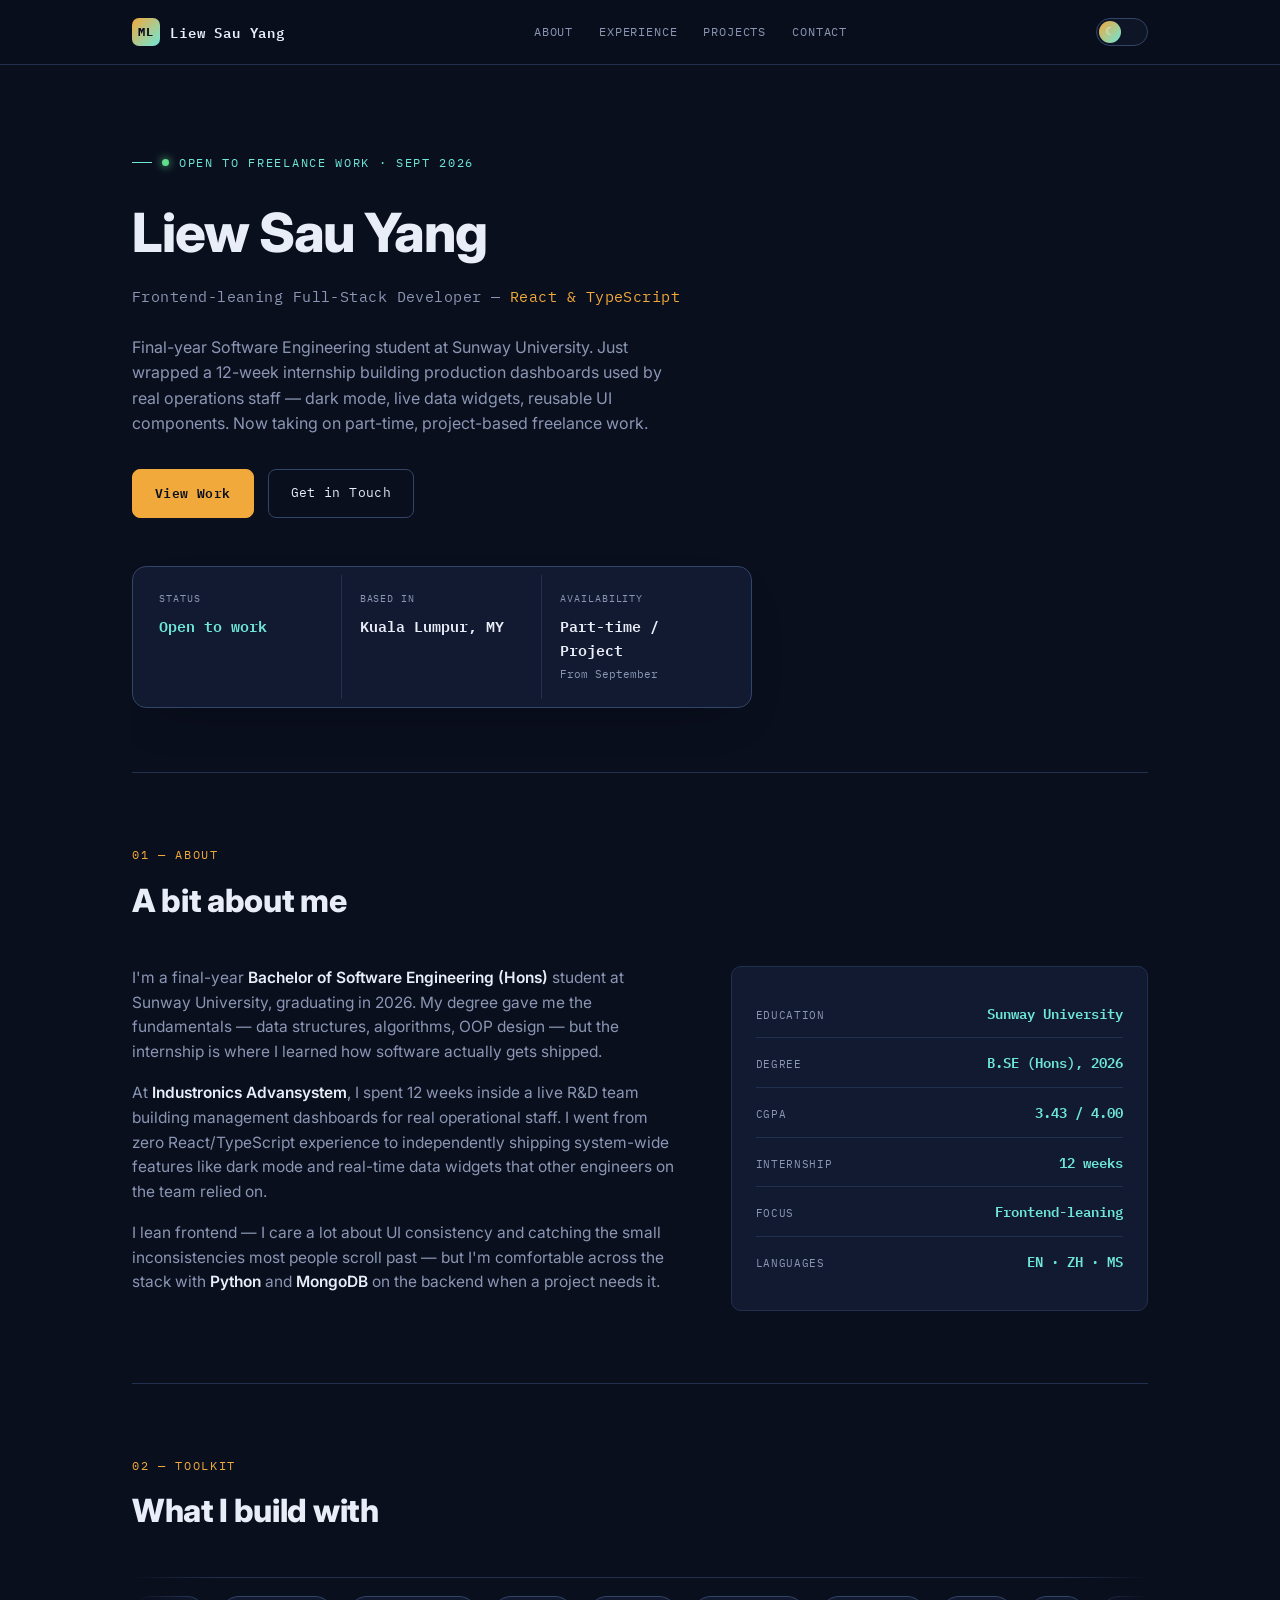
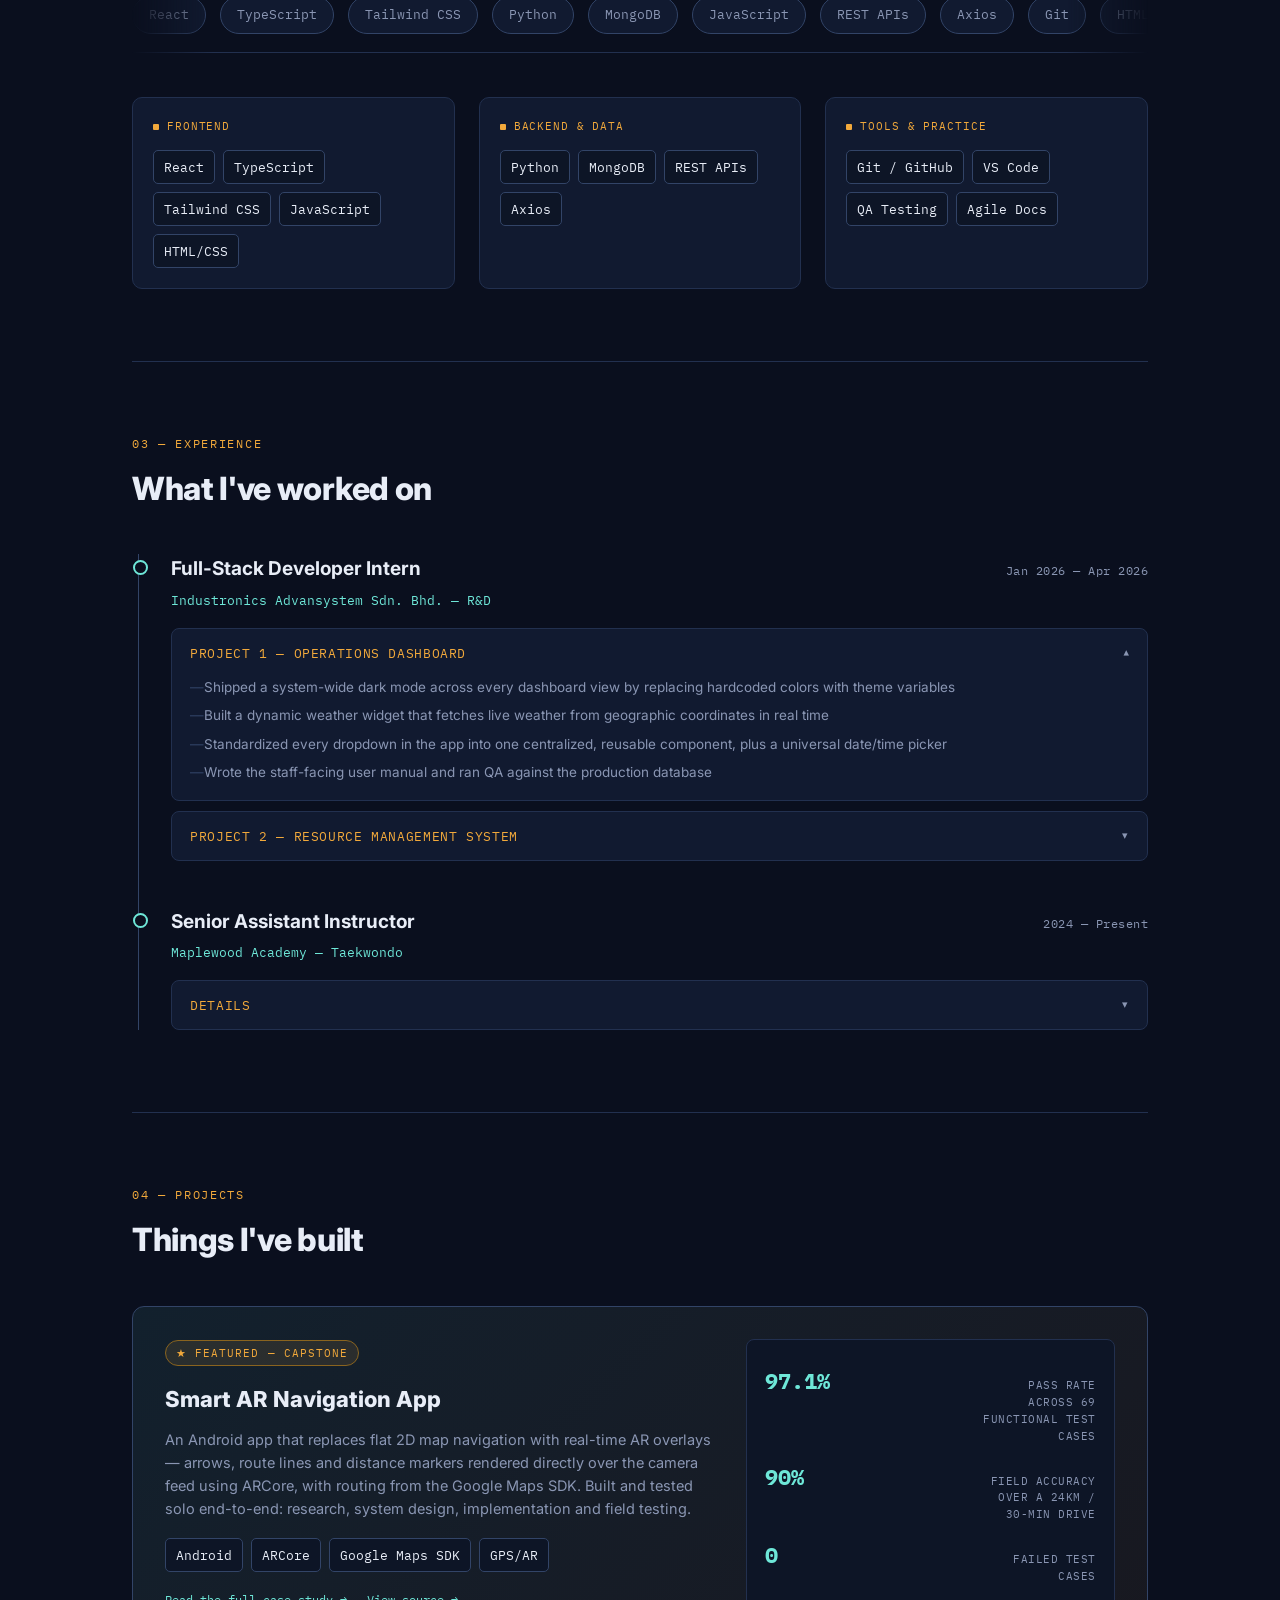
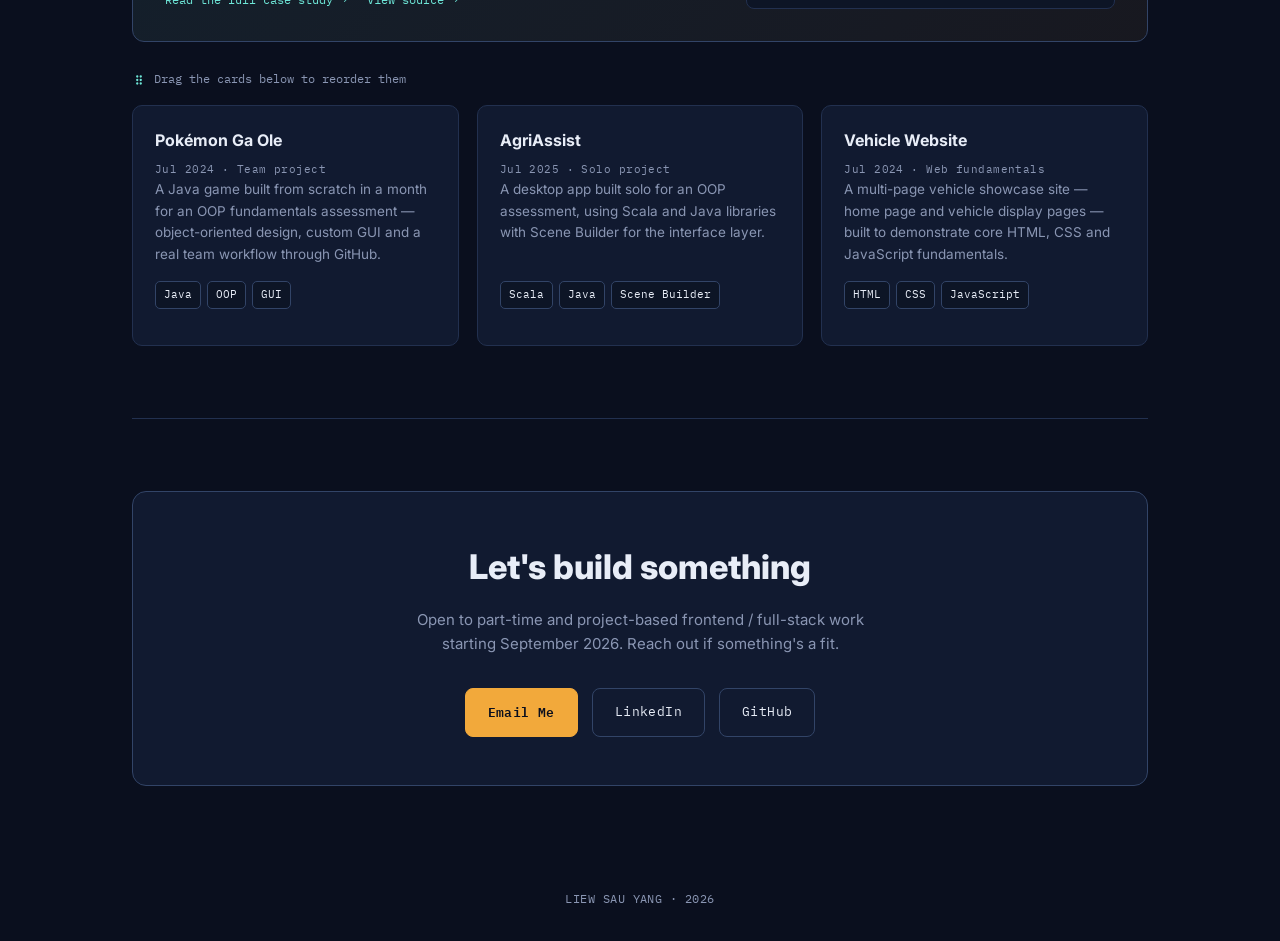
==== index.html @ a854e994 "Add files via upload" ====
<!DOCTYPE html>
<html lang="en">
<head>
<meta charset="UTF-8">
<meta name="viewport" content="width=device-width, initial-scale=1.0">
<title>Liew Sau Yang — Full-Stack Developer</title>
<link rel="preconnect" href="https://fonts.googleapis.com">
<link rel="preconnect" href="https://fonts.gstatic.com" crossorigin>
<link href="https://fonts.googleapis.com/css2?family=IBM+Plex+Mono:wght@400;500;600;700&family=Inter:wght@400;500;600;700;800&display=swap" rel="stylesheet">
<link rel="stylesheet" href="style.css">
</head>
<body data-theme="dark">

<header>
  <nav>
    <div class="logo"><span class="logo-mark">ML</span>Liew Sau Yang</div>
    <div class="navlinks">
      <a href="#about">About</a>
      <a href="#experience">Experience</a>
      <a href="#projects">Projects</a>
      <a href="#contact">Contact</a>
    </div>
    <div class="theme-toggle" id="themeToggle" role="button" aria-label="Toggle light and dark mode">
      <div class="theme-toggle-knob" id="themeKnob">☾</div>
    </div>
  </nav>
</header>

<main class="wrap">

  <!-- HERO -->
  <section class="hero" style="border-top:none;" id="heroSection">
    <div class="hero-glow" id="heroGlow"></div>
    <div class="eyebrow"><span class="pulse"></span>Open to freelance work · Sept 2026</div>
    <h1 class="name">Liew Sau Yang</h1>
    <div class="role-cycle">Frontend-leaning Full-Stack Developer — <span class="cur" id="roleCycle">React &amp; TypeScript</span></div>
    <p class="hero-copy">
      Final-year Software Engineering student at Sunway University. Just wrapped a 12-week internship
      building production dashboards used by real operations staff — dark mode, live data widgets,
      reusable UI components. Now taking on part-time, project-based freelance work.
    </p>
    <div class="btn-row">
      <a href="#projects" class="btn btn-primary">View Work</a>
      <a href="#contact" class="btn btn-ghost">Get in Touch</a>
    </div>

    <div class="status-panel reveal">
      <div class="status-cell">
        <div class="status-k">Status</div>
        <div class="status-v accent">Open to work</div>
      </div>
      <div class="status-cell">
        <div class="status-k">Based in</div>
        <div class="status-v">Kuala Lumpur, MY</div>
      </div>
      <div class="status-cell">
        <div class="status-k">Availability</div>
        <div class="status-v">Part-time / Project<small>From September</small></div>
      </div>
    </div>
  </section>

  <!-- ABOUT -->
  <section id="about">
    <div class="sec-head reveal">
      <div class="sec-tag">01 — About</div>
      <div class="sec-title">A bit about me</div>
    </div>
    <div class="about-grid">
      <div class="about-text reveal">
        <p>I'm a final-year <strong>Bachelor of Software Engineering (Hons)</strong> student at Sunway University,
        graduating in 2026. My degree gave me the fundamentals — data structures, algorithms, OOP design — but the
        internship is where I learned how software actually gets shipped.</p>
        <p>At <strong>Industronics Advansystem</strong>, I spent 12 weeks inside a live R&amp;D team building
        management dashboards for real operational staff. I went from zero React/TypeScript experience to
        independently shipping system-wide features like dark mode and real-time data widgets that other
        engineers on the team relied on.</p>
        <p>I lean frontend — I care a lot about UI consistency and catching the small inconsistencies most people
        scroll past — but I'm comfortable across the stack with <strong>Python</strong> and <strong>MongoDB</strong>
        on the backend when a project needs it.</p>
      </div>
      <div class="stat-panel reveal">
        <div class="stat-row"><span class="stat-k">Education</span><span class="stat-v">Sunway University</span></div>
        <div class="stat-row"><span class="stat-k">Degree</span><span class="stat-v">B.SE (Hons), 2026</span></div>
        <div class="stat-row"><span class="stat-k">CGPA</span><span class="stat-v">3.43 / 4.00</span></div>
        <div class="stat-row"><span class="stat-k">Internship</span><span class="stat-v">12 weeks</span></div>
        <div class="stat-row"><span class="stat-k">Focus</span><span class="stat-v">Frontend-leaning</span></div>
        <div class="stat-row"><span class="stat-k">Languages</span><span class="stat-v">EN · ZH · MS</span></div>
      </div>
    </div>
  </section>

  <!-- SKILLS -->
  <section id="skills">
    <div class="sec-head reveal">
      <div class="sec-tag">02 — Toolkit</div>
      <div class="sec-title">What I build with</div>
    </div>
    <div class="marquee reveal">
      <div class="marquee-track" id="marqueeTrack"></div>
    </div>
    <div class="skill-cols reveal">
      <div class="skill-mod">
        <div class="skill-mod-title">Frontend</div>
        <div class="tag-list">
          <span class="tag">React</span>
          <span class="tag">TypeScript</span>
          <span class="tag">Tailwind CSS</span>
          <span class="tag">JavaScript</span>
          <span class="tag">HTML/CSS</span>
        </div>
      </div>
      <div class="skill-mod">
        <div class="skill-mod-title">Backend &amp; Data</div>
        <div class="tag-list">
          <span class="tag">Python</span>
          <span class="tag">MongoDB</span>
          <span class="tag">REST APIs</span>
          <span class="tag">Axios</span>
        </div>
      </div>
      <div class="skill-mod">
        <div class="skill-mod-title">Tools &amp; Practice</div>
        <div class="tag-list">
          <span class="tag">Git / GitHub</span>
          <span class="tag">VS Code</span>
          <span class="tag">QA Testing</span>
          <span class="tag">Agile Docs</span>
        </div>
      </div>
    </div>
  </section>

  <!-- EXPERIENCE -->
  <section id="experience">
    <div class="sec-head reveal">
      <div class="sec-tag">03 — Experience</div>
      <div class="sec-title">What I've worked on</div>
    </div>
    <div class="log reveal">
      <div class="log-entry">
        <div class="log-head">
          <div class="log-role">Full-Stack Developer Intern</div>
          <div class="log-date">Jan 2026 — Apr 2026</div>
        </div>
        <div class="log-org">Industronics Advansystem Sdn. Bhd. — R&amp;D</div>

        <details class="log-proj" open>
          <summary>Project 1 — Operations Dashboard <span class="chev">▾</span></summary>
          <div class="log-proj-body">
            <ul>
              <li>Shipped a system-wide dark mode across every dashboard view by replacing hardcoded colors with theme variables</li>
              <li>Built a dynamic weather widget that fetches live weather from geographic coordinates in real time</li>
              <li>Standardized every dropdown in the app into one centralized, reusable component, plus a universal date/time picker</li>
              <li>Wrote the staff-facing user manual and ran QA against the production database</li>
            </ul>
          </div>
        </details>

        <details class="log-proj">
          <summary>Project 2 — Resource Management System <span class="chev">▾</span></summary>
          <div class="log-proj-body">
            <ul>
              <li>Built drag-and-drop scheduling and several data-management tabs from scratch</li>
              <li>Developed Python API endpoints for data retrieval, insertion and updates</li>
              <li>Managed MongoDB collections and validated the frontend-to-database data mapping</li>
              <li>Merged feature branches into staging and resolved conflicts without breaking uptime</li>
            </ul>
          </div>
        </details>
      </div>

      <div class="log-entry">
        <div class="log-head">
          <div class="log-role">Senior Assistant Instructor</div>
          <div class="log-date">2024 — Present</div>
        </div>
        <div class="log-org">Maplewood Academy — Taekwondo</div>
        <details class="log-proj">
          <summary>Details <span class="chev">▾</span></summary>
          <div class="log-proj-body">
            <ul>
              <li>Lead full classes independently, correcting form and maintaining safety across skill levels</li>
              <li>Mentor junior instructors on training delivery</li>
            </ul>
          </div>
        </details>
      </div>
    </div>
  </section>

  <!-- PROJECTS -->
  <section id="projects">
    <div class="sec-head reveal">
      <div class="sec-tag">04 — Projects</div>
      <div class="sec-title">Things I've built</div>
    </div>

    <div class="proj-featured reveal">
      <div>
        <div class="featured-badge">★ Featured — Capstone</div>
        <div class="proj-title">Smart AR Navigation App</div>
        <p class="proj-desc">
          An Android app that replaces flat 2D map navigation with real-time AR overlays — arrows, route
          lines and distance markers rendered directly over the camera feed using ARCore, with routing from
          the Google Maps SDK. Built and tested solo end-to-end: research, system design, implementation
          and field testing.
        </p>
        <div class="proj-tags">
          <span class="tag">Android</span>
          <span class="tag">ARCore</span>
          <span class="tag">Google Maps SDK</span>
          <span class="tag">GPS/AR</span>
        </div>
        <div style="display:flex; gap:20px; flex-wrap:wrap;">
          <a class="code-link" href="smart-ar-navigation.html">Read the full case study →</a>
          <a class="code-link" href="https://github.com/Marcus0928/SmartARNavigationApp" target="_blank" rel="noopener">View source →</a>
        </div>
      </div>
      <div class="metric-panel">
        <div class="metric"><span class="metric-num">97.1%</span><span class="metric-label">Pass rate across 69 functional test cases</span></div>
        <div class="metric"><span class="metric-num">90%</span><span class="metric-label">Field accuracy over a 24km / 30-min drive</span></div>
        <div class="metric"><span class="metric-num">0</span><span class="metric-label">Failed test cases</span></div>
      </div>
    </div>

    <div class="drag-hint reveal">
      <svg viewBox="0 0 24 24" fill="none" stroke="currentColor" stroke-width="2"><circle cx="9" cy="6" r="1"/><circle cx="9" cy="12" r="1"/><circle cx="9" cy="18" r="1"/><circle cx="15" cy="6" r="1"/><circle cx="15" cy="12" r="1"/><circle cx="15" cy="18" r="1"/></svg>
      Drag the cards below to reorder them
    </div>
    <div class="proj-grid reveal" id="projGrid">
      <div class="proj-card" draggable="true">
        <div class="proj-card-title">Pokémon Ga Ole</div>
        <div class="proj-card-date">Jul 2024 · Team project</div>
        <p class="proj-card-desc">A Java game built from scratch in a month for an OOP fundamentals assessment — object-oriented design, custom GUI and a real team workflow through GitHub.</p>
        <div class="proj-card-tags"><span class="tag">Java</span><span class="tag">OOP</span><span class="tag">GUI</span></div>
      </div>
      <div class="proj-card" draggable="true">
        <div class="proj-card-title">AgriAssist</div>
        <div class="proj-card-date">Jul 2025 · Solo project</div>
        <p class="proj-card-desc">A desktop app built solo for an OOP assessment, using Scala and Java libraries with Scene Builder for the interface layer.</p>
        <div class="proj-card-tags"><span class="tag">Scala</span><span class="tag">Java</span><span class="tag">Scene Builder</span></div>
      </div>
      <div class="proj-card" draggable="true">
        <div class="proj-card-title">Vehicle Website</div>
        <div class="proj-card-date">Jul 2024 · Web fundamentals</div>
        <p class="proj-card-desc">A multi-page vehicle showcase site — home page and vehicle display pages — built to demonstrate core HTML, CSS and JavaScript fundamentals.</p>
        <div class="proj-card-tags"><span class="tag">HTML</span><span class="tag">CSS</span><span class="tag">JavaScript</span></div>
      </div>
    </div>
  </section>

  <!-- CONTACT -->
  <section id="contact">
    <div class="contact-panel reveal">
      <div class="contact-title">Let's build something</div>
      <p class="contact-sub">Open to part-time and project-based frontend / full-stack work starting September 2026. Reach out if something's a fit.</p>
      <div class="contact-links">
        <a class="btn btn-primary" href="mailto:marcusliew0928@gmail.com">Email Me</a>
        <a class="btn btn-ghost" href="https://www.linkedin.com/in/marcus-liew-2142a430a" target="_blank" rel="noopener">LinkedIn</a>
        <a class="btn btn-ghost" href="https://github.com/Marcus0928" target="_blank" rel="noopener">GitHub</a>
      </div>
    </div>
  </section>

</main>

<footer>LIEW SAU YANG · <span id="footerYear"></span></footer>

<script>
  // Theme toggle
  const themeToggle = document.getElementById('themeToggle');
  const themeKnob = document.getElementById('themeKnob');
  const body = document.body;
  function applyTheme(theme){
    body.setAttribute('data-theme', theme);
    themeKnob.textContent = theme === 'dark' ? '☾' : '☀';
    try{ localStorage.setItem('portfolio-theme', theme); }catch(e){}
  }
  let savedTheme = 'dark';
  try{ savedTheme = localStorage.getItem('portfolio-theme') || 'dark'; }catch(e){}
  applyTheme(savedTheme);
  themeToggle.addEventListener('click', () => {
    const next = body.getAttribute('data-theme') === 'dark' ? 'light' : 'dark';
    applyTheme(next);
  });

  // Role cycler
  const roles = ["React & TypeScript", "Python & MongoDB", "Tailwind CSS", "Full-Stack Delivery"];
  let ri = 0;
  const roleEl = document.getElementById('roleCycle');
  setInterval(() => {
    ri = (ri + 1) % roles.length;
    roleEl.style.opacity = 0;
    setTimeout(() => { roleEl.textContent = roles[ri]; roleEl.style.opacity = 1; }, 200);
  }, 2600);

  // Hero cursor spotlight
  const heroSection = document.getElementById('heroSection');
  const heroGlow = document.getElementById('heroGlow');
  heroSection.addEventListener('mousemove', (e) => {
    const rect = heroSection.getBoundingClientRect();
    const x = ((e.clientX - rect.left) / rect.width) * 100;
    const y = ((e.clientY - rect.top) / rect.height) * 100;
    heroGlow.style.setProperty('--mx', x + '%');
    heroGlow.style.setProperty('--my', y + '%');
  });

  // Skills marquee content (duplicated for seamless loop)
  const marqueeItems = ["React","TypeScript","Tailwind CSS","Python","MongoDB","JavaScript","REST APIs","Axios","Git","HTML/CSS","VS Code","QA Testing"];
  const track = document.getElementById('marqueeTrack');
  [...marqueeItems, ...marqueeItems].forEach(item => {
    const span = document.createElement('span');
    span.className = 'm-tag';
    span.textContent = item;
    track.appendChild(span);
  });

  // Draggable project cards
  const grid = document.getElementById('projGrid');
  let dragEl = null;
  grid.querySelectorAll('.proj-card').forEach(card => {
    card.addEventListener('dragstart', () => { dragEl = card; card.classList.add('dragging'); });
    card.addEventListener('dragend', () => { card.classList.remove('dragging'); dragEl = null;
      grid.querySelectorAll('.proj-card').forEach(c => c.classList.remove('drag-over')); });
    card.addEventListener('dragover', (e) => {
      e.preventDefault();
      if(card !== dragEl) card.classList.add('drag-over');
    });
    card.addEventListener('dragleave', () => card.classList.remove('drag-over'));
    card.addEventListener('drop', (e) => {
      e.preventDefault();
      card.classList.remove('drag-over');
      if(dragEl && dragEl !== card){
        const cards = [...grid.children];
        const dragIdx = cards.indexOf(dragEl);
        const dropIdx = cards.indexOf(card);
        if(dragIdx < dropIdx){ card.after(dragEl); } else { card.before(dragEl); }
      }
    });
  });

  // Reveal on scroll
  const revealEls = document.querySelectorAll('.reveal');
  const io = new IntersectionObserver((entries) => {
    entries.forEach(e => { if(e.isIntersecting){ e.target.classList.add('show'); io.unobserve(e.target); } });
  }, { threshold: 0.12 });
  revealEls.forEach(el => io.observe(el));

  document.getElementById('footerYear').textContent = new Date().getFullYear();
</script>

</body>
</html>
---- style.css ----
:root{
    --bg:#0a0f1e;
    --bg-panel:#111a30;
    --bg-panel-2:#0d1526;
    --amber:#f2a93b;
    --amber-dim:#8a641f;
    --cyan:#6ee7d8;
    --text:#e8edf7;
    --text-dim:#8a96b3;
    --border:#22304f;
    --border-bright:#324467;
    --mono:'IBM Plex Mono', ui-monospace, monospace;
    --sans:'Inter', system-ui, sans-serif;
  }
  [data-theme="light"]{
    --bg:#eef1f7;
    --bg-panel:#ffffff;
    --bg-panel-2:#f5f7fb;
    --amber:#b96f0f;
    --amber-dim:#e3c491;
    --cyan:#0c8a92;
    --text:#141a2b;
    --text-dim:#5a6480;
    --border:#dde2ee;
    --border-bright:#c7cee2;
  }
  *{box-sizing:border-box; margin:0; padding:0;}
  html{scroll-behavior:smooth;}
  body{
    background:var(--bg);
    color:var(--text);
    font-family:var(--sans);
    line-height:1.6;
    -webkit-font-smoothing:antialiased;
    transition:background .3s ease, color .3s ease;
  }
  ::selection{background:var(--amber); color:#0a0f1e;}
  a{color:inherit; text-decoration:none;}
  .wrap{max-width:1080px; margin:0 auto; padding:0 32px;}

  /* ===== NAV ===== */
  header{
    position:sticky; top:0; z-index:50;
    background:color-mix(in srgb, var(--bg) 85%, transparent);
    backdrop-filter:blur(10px);
    border-bottom:1px solid var(--border);
  }
  nav{
    max-width:1080px; margin:0 auto; padding:18px 32px;
    display:flex; align-items:center; justify-content:space-between; gap:20px;
  }
  .logo{
    font-family:var(--mono); font-weight:600; font-size:14px;
    letter-spacing:0.06em; color:var(--text);
    display:flex; align-items:center; gap:10px;
  }
  .logo-mark{
    width:28px; height:28px; border-radius:7px;
    background:linear-gradient(135deg, var(--amber), var(--cyan));
    display:flex; align-items:center; justify-content:center;
    font-family:var(--mono); font-weight:700; font-size:12px; color:#0a0f1e;
  }
  .navlinks{display:flex; gap:26px; font-family:var(--mono); font-size:12px; letter-spacing:0.07em; text-transform:uppercase;}
  .navlinks a{color:var(--text-dim); transition:color .15s;}
  .navlinks a:hover{color:var(--amber);}
  @media(max-width:680px){ .navlinks{display:none;} }

  .theme-toggle{
    width:52px; height:28px; border-radius:20px;
    background:var(--bg-panel-2); border:1px solid var(--border-bright);
    position:relative; cursor:pointer; flex-shrink:0;
    transition:background .2s;
  }
  .theme-toggle-knob{
    position:absolute; top:2px; left:2px; width:22px; height:22px; border-radius:50%;
    background:linear-gradient(135deg, var(--amber), var(--cyan));
    transition:transform .25s cubic-bezier(.4,0,.2,1);
    display:flex; align-items:center; justify-content:center; font-size:11px;
  }
  [data-theme="light"] .theme-toggle-knob{ transform:translateX(24px); }

  /* ===== HERO ===== */
  .hero{
    padding:88px 0 64px;
    position:relative;
    overflow:hidden;
  }
  .hero-glow{
    position:absolute; inset:-20%;
    background:radial-gradient(600px circle at var(--mx,50%) var(--my,20%), rgba(110,231,216,0.10), transparent 60%);
    pointer-events:none; z-index:0; transition:background .1s;
  }
  .hero > *{position:relative; z-index:1;}

  .eyebrow{
    font-family:var(--mono); font-size:12px; letter-spacing:0.14em;
    color:var(--cyan); text-transform:uppercase; margin-bottom:18px;
    display:flex; align-items:center; gap:10px;
  }
  .eyebrow::before{content:'';width:20px; height:1px; background:var(--cyan);}
  .eyebrow .pulse{width:7px; height:7px; border-radius:50%; background:#5fe08a; box-shadow:0 0 8px #5fe08a; animation:pulse 2s ease-in-out infinite;}
  @keyframes pulse{0%,100%{opacity:1;} 50%{opacity:0.3;}}

  h1.name{
    font-family:var(--sans); font-weight:800; font-size:clamp(34px,5.2vw,54px);
    letter-spacing:-0.02em; margin-bottom:8px; color:var(--text);
  }
  .role-cycle{
    font-family:var(--mono); font-size:15px; color:var(--text-dim);
    letter-spacing:0.03em; margin-bottom:26px; min-height:22px;
  }
  .role-cycle .cur{color:var(--amber); transition:opacity .2s ease;}

  .hero-copy{max-width:560px; color:var(--text-dim); font-size:16px; margin-bottom:32px;}
  .hero-copy strong{color:var(--text); font-weight:600;}

  .btn-row{display:flex; gap:14px; flex-wrap:wrap; margin-bottom:48px;}
  .btn{
    font-family:var(--mono); font-size:13px; letter-spacing:0.03em;
    padding:13px 22px; border-radius:8px; border:1px solid var(--border-bright);
    transition:all .15s; cursor:pointer;
  }
  .btn-primary{background:var(--amber); color:#0a0f1e; border-color:var(--amber); font-weight:600;}
  .btn-primary:hover{filter:brightness(1.1); transform:translateY(-1px);}
  .btn-ghost{color:var(--text); background:transparent;}
  .btn-ghost:hover{border-color:var(--cyan); color:var(--cyan);}

  /* status panel */
  .status-panel{
    background:var(--bg-panel);
    border:1px solid var(--border-bright);
    border-radius:14px;
    max-width:620px;
    padding:8px;
    display:grid; grid-template-columns:repeat(3,1fr);
    box-shadow:0 20px 50px -25px rgba(0,0,0,0.4);
  }
  .status-cell{padding:16px 18px; border-right:1px solid var(--border);}
  .status-cell:last-child{border-right:none;}
  .status-k{font-family:var(--mono); font-size:10px; letter-spacing:0.09em; color:var(--text-dim); text-transform:uppercase; margin-bottom:8px;}
  .status-v{font-family:var(--mono); font-size:15px; color:var(--text); font-weight:600;}
  .status-v.accent{color:var(--cyan);}
  .status-v small{display:block; font-size:11px; color:var(--text-dim); font-weight:400; margin-top:3px;}
  @media(max-width:600px){ .status-panel{grid-template-columns:1fr; } .status-cell{border-right:none; border-bottom:1px solid var(--border);} .status-cell:last-child{border-bottom:none;} }

  /* ===== SECTION SHARED ===== */
  section{padding:72px 0; border-top:1px solid var(--border);}
  .sec-head{margin-bottom:40px;}
  .sec-tag{font-family:var(--mono); font-size:12px; color:var(--amber); letter-spacing:0.14em; text-transform:uppercase; margin-bottom:10px;}
  .sec-title{font-size:clamp(24px,3vw,32px); font-weight:800; letter-spacing:-0.01em;}

  /* ===== ABOUT ===== */
  .about-grid{display:grid; grid-template-columns:1.3fr 1fr; gap:56px;}
  @media(max-width:760px){ .about-grid{grid-template-columns:1fr;} }
  .about-text p{color:var(--text-dim); margin-bottom:16px; font-size:15.5px;}
  .about-text strong{color:var(--text); font-weight:600;}
  .stat-panel{background:var(--bg-panel); border:1px solid var(--border); border-radius:10px; padding:22px 24px;}
  .stat-row{display:flex; justify-content:space-between; align-items:baseline; padding:13px 0; border-bottom:1px solid var(--border);}
  .stat-row:last-child{border-bottom:none;}
  .stat-k{font-family:var(--mono); font-size:11px; color:var(--text-dim); letter-spacing:0.06em; text-transform:uppercase;}
  .stat-v{font-family:var(--mono); font-size:14px; color:var(--cyan); font-weight:600; text-align:right;}

  /* ===== SKILLS MARQUEE ===== */
  .marquee{
    overflow:hidden; border-top:1px solid var(--border); border-bottom:1px solid var(--border);
    padding:18px 0; margin-bottom:44px;
    mask-image:linear-gradient(90deg, transparent, black 8%, black 92%, transparent);
  }
  .marquee-track{display:flex; gap:14px; width:max-content; animation:scroll 26s linear infinite;}
  @keyframes scroll{ from{transform:translateX(0);} to{transform:translateX(-50%);} }
  .marquee:hover .marquee-track{animation-play-state:paused;}
  .m-tag{font-family:var(--mono); font-size:13px; color:var(--text-dim); background:var(--bg-panel); border:1px solid var(--border-bright); padding:8px 16px; border-radius:20px; white-space:nowrap;}

  .skill-cols{display:grid; grid-template-columns:repeat(3,1fr); gap:24px;}
  @media(max-width:760px){ .skill-cols{grid-template-columns:1fr 1fr;} }
  @media(max-width:480px){ .skill-cols{grid-template-columns:1fr;} }
  .skill-mod{background:var(--bg-panel); border:1px solid var(--border); border-radius:10px; padding:20px; transition:border-color .2s, transform .2s;}
  .skill-mod:hover{border-color:var(--border-bright); transform:translateY(-2px);}
  .skill-mod-title{font-family:var(--mono); font-size:11px; color:var(--amber); letter-spacing:0.08em; text-transform:uppercase; margin-bottom:14px; display:flex; align-items:center; gap:8px;}
  .skill-mod-title::before{content:''; width:6px; height:6px; background:var(--amber); border-radius:1px;}
  .tag-list{display:flex; flex-wrap:wrap; gap:8px;}
  .tag{font-family:var(--mono); font-size:12.5px; color:var(--text); background:var(--bg-panel-2); border:1px solid var(--border-bright); padding:6px 10px; border-radius:5px;}

  /* ===== EXPERIENCE (accordion) ===== */
  .log{border-left:1px solid var(--border-bright); margin-left:6px;}
  .log-entry{position:relative; padding:0 0 36px 32px;}
  .log-entry:last-child{padding-bottom:0;}
  .log-entry::before{
    content:''; position:absolute; left:-6px; top:6px;
    width:11px; height:11px; border-radius:50%;
    background:var(--bg); border:2px solid var(--cyan);
  }
  .log-head{display:flex; justify-content:space-between; align-items:baseline; flex-wrap:wrap; gap:8px; margin-bottom:6px;}
  .log-role{font-size:19px; font-weight:700;}
  .log-date{font-family:var(--mono); font-size:12px; color:var(--text-dim); letter-spacing:0.04em;}
  .log-org{color:var(--cyan); font-family:var(--mono); font-size:13px; margin-bottom:16px;}

  details.log-proj{
    background:var(--bg-panel); border:1px solid var(--border); border-radius:8px;
    margin-bottom:10px; overflow:hidden;
  }
  details.log-proj summary{
    list-style:none; cursor:pointer; padding:14px 18px;
    display:flex; align-items:center; justify-content:space-between;
    font-family:var(--mono); font-size:12.5px; color:var(--amber); letter-spacing:0.05em; text-transform:uppercase;
  }
  details.log-proj summary::-webkit-details-marker{display:none;}
  .chev{transition:transform .2s; color:var(--text-dim); font-size:11px;}
  details[open] .chev{transform:rotate(180deg);}
  .log-proj-body{padding:0 18px 16px;}
  .log-proj-body ul{list-style:none; display:flex; flex-direction:column; gap:7px;}
  .log-proj-body li{font-size:13.5px; color:var(--text-dim); position:relative; padding-left:14px;}
  .log-proj-body li::before{content:'—'; position:absolute; left:0; color:var(--border-bright);}

  /* ===== PROJECTS ===== */
  .proj-featured{
    background:linear-gradient(135deg, color-mix(in srgb, var(--cyan) 8%, transparent), color-mix(in srgb, var(--amber) 6%, transparent));
    border:1px solid var(--border-bright); border-radius:12px;
    padding:32px; margin-bottom:28px;
    display:grid; grid-template-columns:1.5fr 1fr; gap:28px;
  }
  @media(max-width:760px){ .proj-featured{grid-template-columns:1fr;} }
  .featured-badge{
    display:inline-flex; align-items:center; gap:6px;
    font-family:var(--mono); font-size:10.5px; letter-spacing:0.1em; text-transform:uppercase;
    color:var(--amber); border:1px solid var(--amber-dim); background:color-mix(in srgb, var(--amber) 10%, transparent);
    padding:4px 10px; border-radius:20px; margin-bottom:16px; width:fit-content;
  }
  .proj-title{font-size:22px; font-weight:800; margin-bottom:10px;}
  .proj-desc{color:var(--text-dim); font-size:14.5px; margin-bottom:18px;}
  .proj-tags{display:flex; flex-wrap:wrap; gap:8px; margin-bottom:6px;}
  .metric-panel{background:var(--bg-panel-2); border:1px solid var(--border); border-radius:8px; padding:18px; display:flex; flex-direction:column; justify-content:center; gap:14px;}
  .metric{display:flex; justify-content:space-between; align-items:baseline;}
  .metric-num{font-family:var(--mono); font-size:22px; font-weight:700; color:var(--cyan);}
  .metric-label{font-family:var(--mono); font-size:10.5px; color:var(--text-dim); text-transform:uppercase; letter-spacing:0.05em; text-align:right; max-width:120px;}

  .drag-hint{font-family:var(--mono); font-size:11.5px; color:var(--text-dim); margin-bottom:16px; display:flex; align-items:center; gap:8px;}
  .drag-hint svg{width:14px; height:14px; color:var(--cyan);}

  .proj-grid{display:grid; grid-template-columns:1fr 1fr 1fr; gap:18px;}
  @media(max-width:820px){ .proj-grid{grid-template-columns:1fr 1fr;} }
  @media(max-width:560px){ .proj-grid{grid-template-columns:1fr;} }
  .proj-card{
    background:var(--bg-panel); border:1px solid var(--border); border-radius:10px;
    padding:22px; display:flex; flex-direction:column; cursor:grab;
    transition:border-color .15s, transform .15s, opacity .15s;
  }
  .proj-card:hover{border-color:var(--border-bright); transform:translateY(-2px);}
  .proj-card.dragging{opacity:0.4;}
  .proj-card.drag-over{border-color:var(--amber); border-style:dashed;}
  .proj-card-title{font-size:16px; font-weight:700; margin-bottom:8px;}
  .proj-card-desc{color:var(--text-dim); font-size:13.5px; margin-bottom:16px; flex:1;}
  .proj-card-tags{display:flex; flex-wrap:wrap; gap:6px; margin-bottom:14px;}
  .proj-card-tags .tag{font-size:11px; padding:4px 8px;}
  .proj-card-date{font-family:var(--mono); font-size:11px; color:var(--text-dim); letter-spacing:0.04em;}
  .code-link{font-family:var(--mono); font-size:12px; color:var(--cyan); display:inline-flex; align-items:center; gap:5px; margin-top:12px; width:fit-content;}
  .code-link:hover{color:var(--amber);}

  /* ===== CONTACT ===== */
  .contact-panel{
    background:var(--bg-panel); border:1px solid var(--border-bright); border-radius:14px;
    padding:48px; text-align:center;
  }
  .contact-title{font-size:clamp(24px,3.4vw,34px); font-weight:800; margin-bottom:14px;}
  .contact-sub{color:var(--text-dim); font-size:15px; max-width:480px; margin:0 auto 32px;}
  .contact-links{display:flex; justify-content:center; gap:14px; flex-wrap:wrap;}

  footer{padding:32px 0; text-align:center; font-family:var(--mono); font-size:11.5px; color:var(--text-dim); letter-spacing:0.04em;}

  .reveal{opacity:0; transform:translateY(14px); transition:opacity .6s ease, transform .6s ease;}
  .reveal.show{opacity:1; transform:none;}

  @media (prefers-reduced-motion: reduce){
    *{animation:none !important; transition:none !important;}
    .marquee-track{animation:none;}
  }
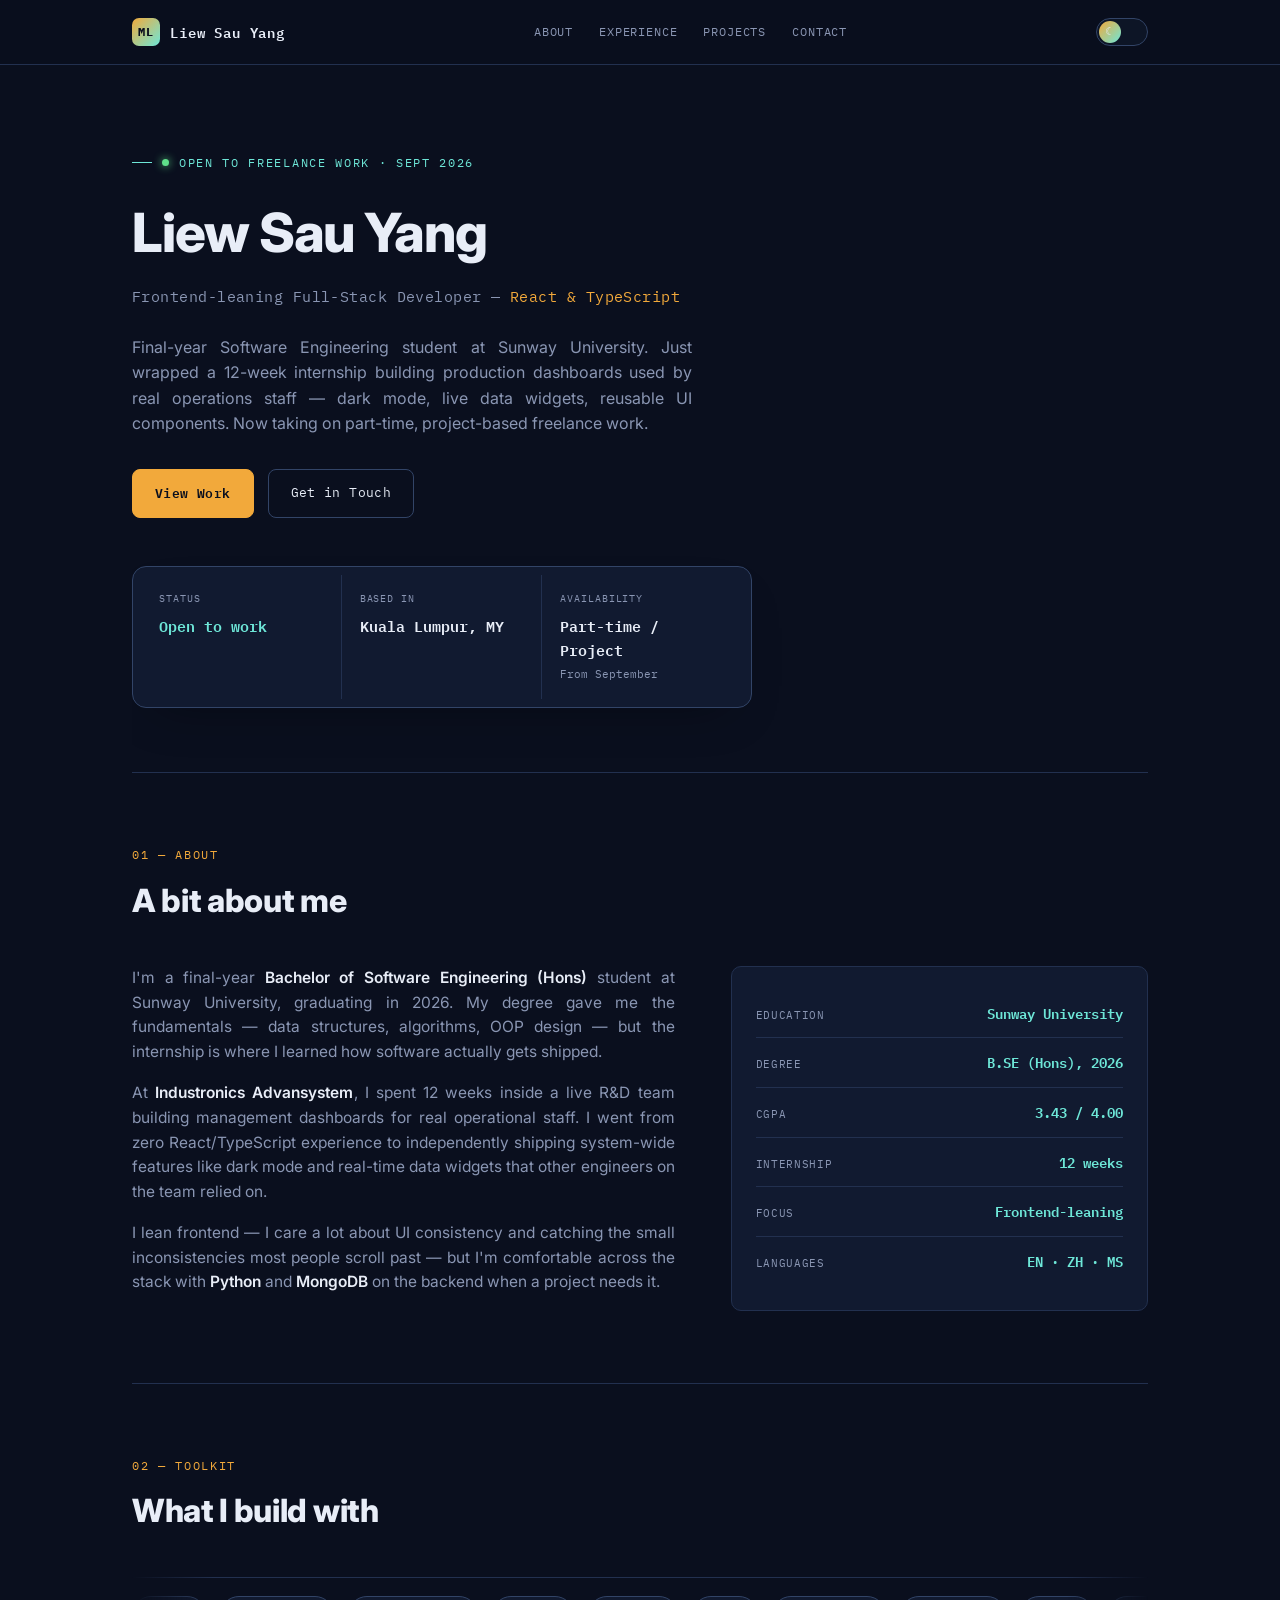
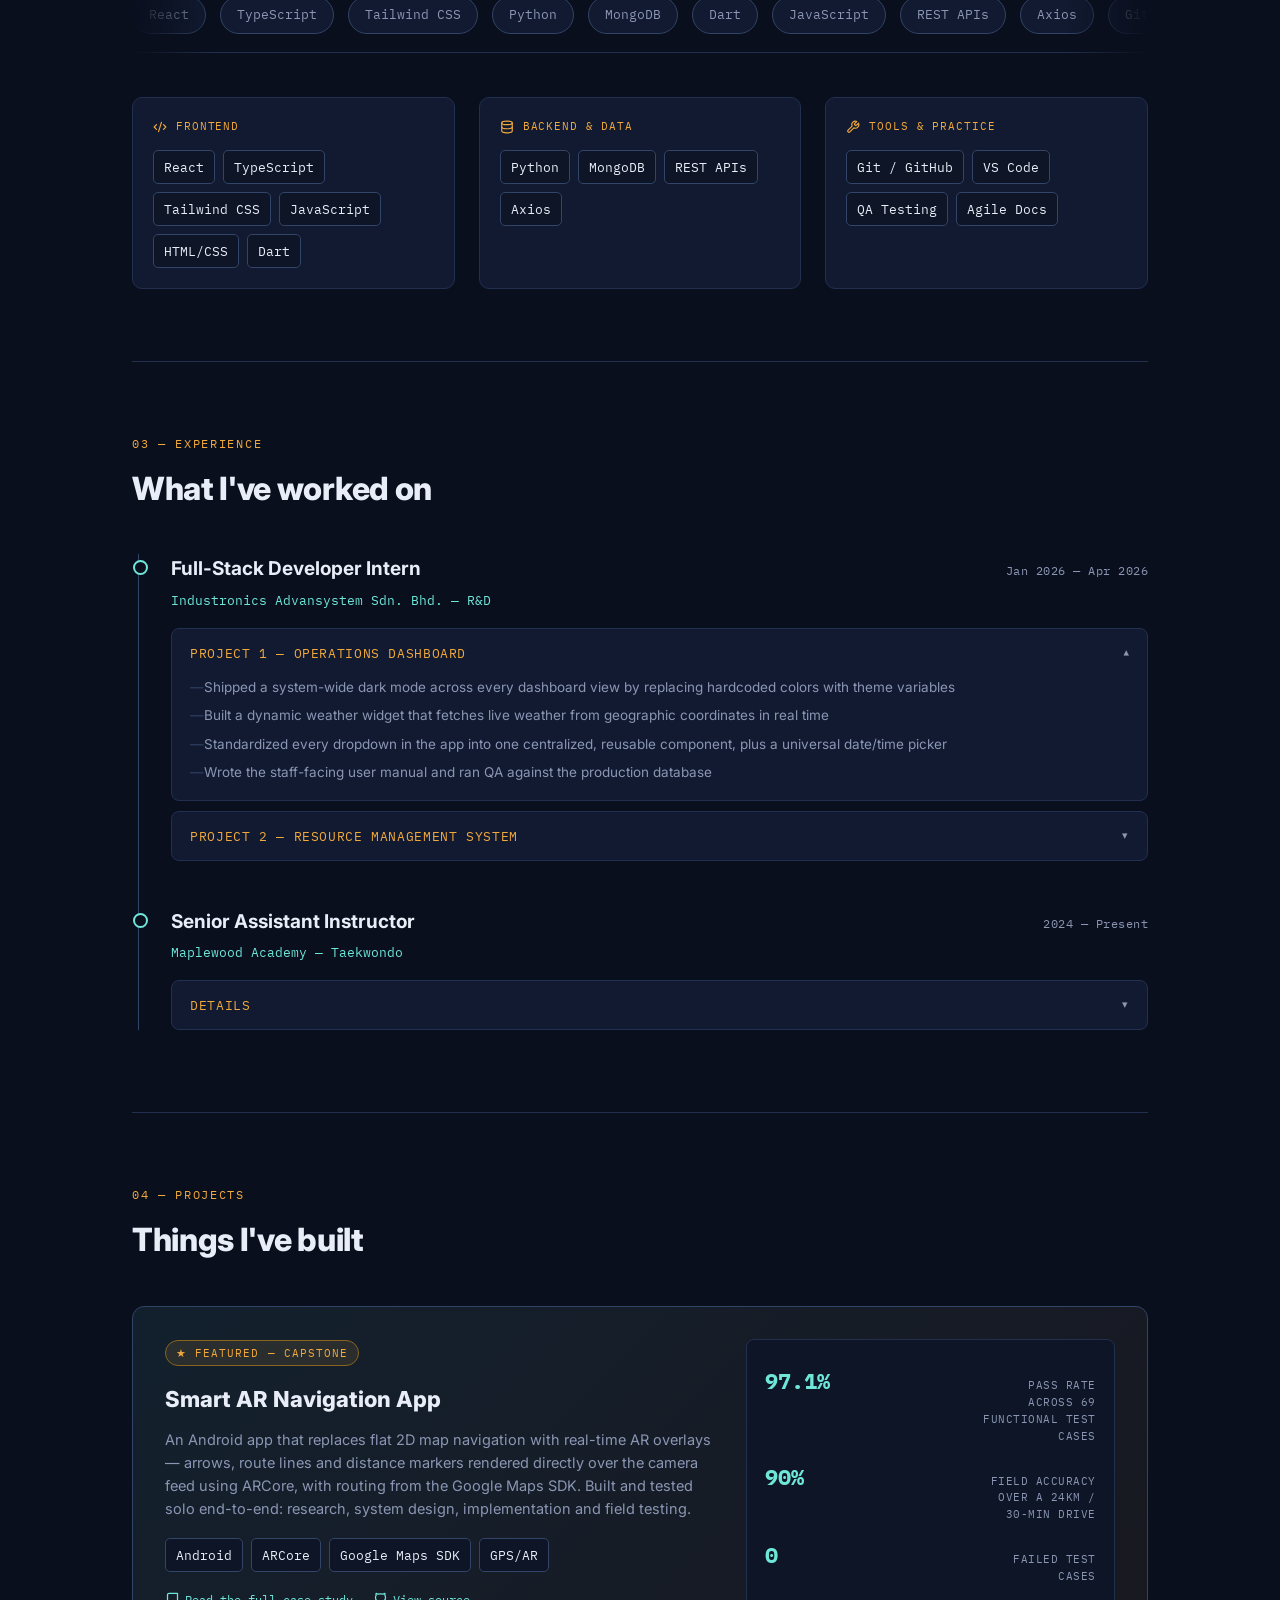
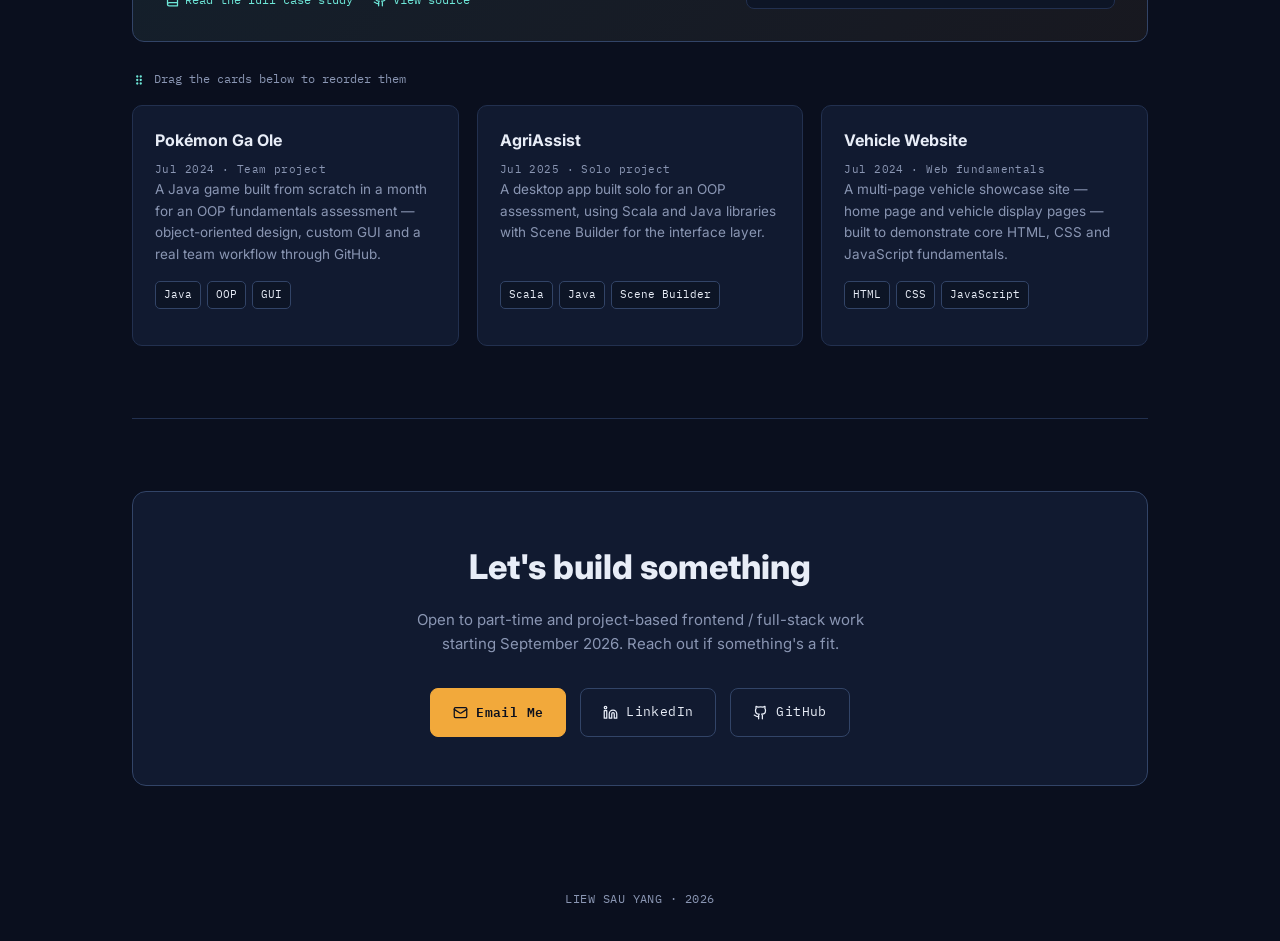
==== commit a01aaef4: "Add files via upload" ====
--- a/index.html
+++ b/index.html
@@ -4,6 +4,7 @@
 <meta charset="UTF-8">
 <meta name="viewport" content="width=device-width, initial-scale=1.0">
 <title>Liew Sau Yang — Full-Stack Developer</title>
+<link rel="icon" href="data:image/svg+xml,%3Csvg%20xmlns%3D%27http%3A//www.w3.org/2000/svg%27%20viewBox%3D%270%200%2032%2032%27%3E%3Cdefs%3E%3ClinearGradient%20id%3D%27g%27%20x1%3D%270%27%20y1%3D%270%27%20x2%3D%271%27%20y2%3D%271%27%3E%3Cstop%20offset%3D%270%27%20stop-color%3D%27%23f2a93b%27/%3E%3Cstop%20offset%3D%271%27%20stop-color%3D%27%236ee7d8%27/%3E%3C/linearGradient%3E%3C/defs%3E%3Crect%20width%3D%2732%27%20height%3D%2732%27%20rx%3D%278%27%20fill%3D%27url%28%2523g%29%27/%3E%3Ctext%20x%3D%2716%27%20y%3D%2722%27%20font-family%3D%27monospace%27%20font-weight%3D%27700%27%20font-size%3D%2714%27%20text-anchor%3D%27middle%27%20fill%3D%27%230a0f1e%27%3EML%3C/text%3E%3C/svg%3E">
 <link rel="preconnect" href="https://fonts.googleapis.com">
 <link rel="preconnect" href="https://fonts.gstatic.com" crossorigin>
 <link href="https://fonts.googleapis.com/css2?family=IBM+Plex+Mono:wght@400;500;600;700&family=Inter:wght@400;500;600;700;800&display=swap" rel="stylesheet">
@@ -101,17 +102,18 @@
     </div>
     <div class="skill-cols reveal">
       <div class="skill-mod">
-        <div class="skill-mod-title">Frontend</div>
+        <div class="skill-mod-title"><svg class="icon" viewBox="0 0 24 24" fill="none" stroke="currentColor" stroke-width="2" stroke-linecap="round" stroke-linejoin="round"><path d="m18 16 4-4-4-4"/><path d="m6 8-4 4 4 4"/><path d="m14.5 4-5 16"/></svg>Frontend</div>
         <div class="tag-list">
           <span class="tag">React</span>
           <span class="tag">TypeScript</span>
           <span class="tag">Tailwind CSS</span>
           <span class="tag">JavaScript</span>
           <span class="tag">HTML/CSS</span>
+          <span class="tag">Dart</span>
         </div>
       </div>
       <div class="skill-mod">
-        <div class="skill-mod-title">Backend &amp; Data</div>
+        <div class="skill-mod-title"><svg class="icon" viewBox="0 0 24 24" fill="none" stroke="currentColor" stroke-width="2" stroke-linecap="round" stroke-linejoin="round"><ellipse cx="12" cy="5" rx="9" ry="3"/><path d="M3 5V19A9 3 0 0 0 21 19V5"/><path d="M3 12A9 3 0 0 0 21 12"/></svg>Backend &amp; Data</div>
         <div class="tag-list">
           <span class="tag">Python</span>
           <span class="tag">MongoDB</span>
@@ -120,7 +122,7 @@
         </div>
       </div>
       <div class="skill-mod">
-        <div class="skill-mod-title">Tools &amp; Practice</div>
+        <div class="skill-mod-title"><svg class="icon" viewBox="0 0 24 24" fill="none" stroke="currentColor" stroke-width="2" stroke-linecap="round" stroke-linejoin="round"><path d="M14.7 6.3a1 1 0 0 0 0 1.4l1.6 1.6a1 1 0 0 0 1.4 0l3.77-3.77a6 6 0 0 1-7.94 7.94l-6.91 6.91a2.12 2.12 0 0 1-3-3l6.91-6.91a6 6 0 0 1 7.94-7.94l-3.76 3.76z"/></svg>Tools &amp; Practice</div>
         <div class="tag-list">
           <span class="tag">Git / GitHub</span>
           <span class="tag">VS Code</span>
@@ -213,8 +215,8 @@
           <span class="tag">GPS/AR</span>
         </div>
         <div style="display:flex; gap:20px; flex-wrap:wrap;">
-          <a class="code-link" href="smart-ar-navigation.html">Read the full case study →</a>
-          <a class="code-link" href="https://github.com/Marcus0928/SmartARNavigationApp" target="_blank" rel="noopener">View source →</a>
+          <a class="code-link" href="smart-ar-navigation.html"><svg class="icon" viewBox="0 0 24 24" fill="none" stroke="currentColor" stroke-width="2" stroke-linecap="round" stroke-linejoin="round"><path d="M4 19.5A2.5 2.5 0 0 1 6.5 17H20"/><path d="M6.5 2H20v20H6.5A2.5 2.5 0 0 1 4 19.5v-15A2.5 2.5 0 0 1 6.5 2z"/></svg>Read the full case study</a>
+          <a class="code-link" href="https://github.com/Marcus0928/SmartARNavigationApp" target="_blank" rel="noopener"><svg class="icon" viewBox="0 0 24 24" fill="none" stroke="currentColor" stroke-width="2" stroke-linecap="round" stroke-linejoin="round"><path d="M15 22v-4a4.8 4.8 0 0 0-1-3.5c3 0 6-2 6-5.5.08-1.25-.27-2.48-1-3.5.28-1.15.28-2.35 0-3.5 0 0-1 0-3 1.5-2.64-.5-5.36-.5-8 0C6 2 5 2 5 2c-.3 1.15-.3 2.35 0 3.5A5.403 5.403 0 0 0 4 9c0 3.5 3 5.5 6 5.5-.39.49-.68 1.05-.85 1.65-.17.6-.22 1.23-.15 1.85v4"/><path d="M9 18c-4.51 2-5-2-7-2"/></svg>View source</a>
         </div>
       </div>
       <div class="metric-panel">
@@ -256,9 +258,9 @@
       <div class="contact-title">Let's build something</div>
       <p class="contact-sub">Open to part-time and project-based frontend / full-stack work starting September 2026. Reach out if something's a fit.</p>
       <div class="contact-links">
-        <a class="btn btn-primary" href="mailto:marcusliew0928@gmail.com">Email Me</a>
-        <a class="btn btn-ghost" href="https://www.linkedin.com/in/marcus-liew-2142a430a" target="_blank" rel="noopener">LinkedIn</a>
-        <a class="btn btn-ghost" href="https://github.com/Marcus0928" target="_blank" rel="noopener">GitHub</a>
+        <a class="btn btn-primary" href="mailto:marcusliew0928@gmail.com"><svg class="icon" viewBox="0 0 24 24" fill="none" stroke="currentColor" stroke-width="2" stroke-linecap="round" stroke-linejoin="round"><rect width="20" height="16" x="2" y="4" rx="2"/><path d="m22 7-8.97 5.7a1.94 1.94 0 0 1-2.06 0L2 7"/></svg>Email Me</a>
+        <a class="btn btn-ghost" href="https://www.linkedin.com/in/marcus-liew-2142a430a" target="_blank" rel="noopener"><svg class="icon" viewBox="0 0 24 24" fill="none" stroke="currentColor" stroke-width="2" stroke-linecap="round" stroke-linejoin="round"><path d="M16 8a6 6 0 0 1 6 6v7h-4v-7a2 2 0 0 0-2-2 2 2 0 0 0-2 2v7h-4v-7a6 6 0 0 1 6-6z"/><rect width="4" height="12" x="2" y="9"/><circle cx="4" cy="4" r="2"/></svg>LinkedIn</a>
+        <a class="btn btn-ghost" href="https://github.com/Marcus0928" target="_blank" rel="noopener"><svg class="icon" viewBox="0 0 24 24" fill="none" stroke="currentColor" stroke-width="2" stroke-linecap="round" stroke-linejoin="round"><path d="M15 22v-4a4.8 4.8 0 0 0-1-3.5c3 0 6-2 6-5.5.08-1.25-.27-2.48-1-3.5.28-1.15.28-2.35 0-3.5 0 0-1 0-3 1.5-2.64-.5-5.36-.5-8 0C6 2 5 2 5 2c-.3 1.15-.3 2.35 0 3.5A5.403 5.403 0 0 0 4 9c0 3.5 3 5.5 6 5.5-.39.49-.68 1.05-.85 1.65-.17.6-.22 1.23-.15 1.85v4"/><path d="M9 18c-4.51 2-5-2-7-2"/></svg>GitHub</a>
       </div>
     </div>
   </section>
@@ -307,7 +309,7 @@
   });
 
   // Skills marquee content (duplicated for seamless loop)
-  const marqueeItems = ["React","TypeScript","Tailwind CSS","Python","MongoDB","JavaScript","REST APIs","Axios","Git","HTML/CSS","VS Code","QA Testing"];
+  const marqueeItems = ["React","TypeScript","Tailwind CSS","Python","MongoDB","Dart","JavaScript","REST APIs","Axios","Git","HTML/CSS","VS Code","QA Testing"];
   const track = document.getElementById('marqueeTrack');
   [...marqueeItems, ...marqueeItems].forEach(item => {
     const span = document.createElement('span');
--- a/style.css
+++ b/style.css
@@ -111,7 +111,7 @@
   }
   .role-cycle .cur{color:var(--amber); transition:opacity .2s ease;}
 
-  .hero-copy{max-width:560px; color:var(--text-dim); font-size:16px; margin-bottom:32px;}
+  .hero-copy{max-width:560px; color:var(--text-dim); font-size:16px; margin-bottom:32px; text-align:justify; text-justify:inter-word; hyphens:auto;}
   .hero-copy strong{color:var(--text); font-weight:600;}
 
   .btn-row{display:flex; gap:14px; flex-wrap:wrap; margin-bottom:48px;}
@@ -152,7 +152,7 @@
   /* ===== ABOUT ===== */
   .about-grid{display:grid; grid-template-columns:1.3fr 1fr; gap:56px;}
   @media(max-width:760px){ .about-grid{grid-template-columns:1fr;} }
-  .about-text p{color:var(--text-dim); margin-bottom:16px; font-size:15.5px;}
+  .about-text p{color:var(--text-dim); margin-bottom:16px; font-size:15.5px; text-align:justify; text-justify:inter-word; hyphens:auto;}
   .about-text strong{color:var(--text); font-weight:600;}
   .stat-panel{background:var(--bg-panel); border:1px solid var(--border); border-radius:10px; padding:22px 24px;}
   .stat-row{display:flex; justify-content:space-between; align-items:baseline; padding:13px 0; border-bottom:1px solid var(--border);}
@@ -177,7 +177,6 @@
   .skill-mod{background:var(--bg-panel); border:1px solid var(--border); border-radius:10px; padding:20px; transition:border-color .2s, transform .2s;}
   .skill-mod:hover{border-color:var(--border-bright); transform:translateY(-2px);}
   .skill-mod-title{font-family:var(--mono); font-size:11px; color:var(--amber); letter-spacing:0.08em; text-transform:uppercase; margin-bottom:14px; display:flex; align-items:center; gap:8px;}
-  .skill-mod-title::before{content:''; width:6px; height:6px; background:var(--amber); border-radius:1px;}
   .tag-list{display:flex; flex-wrap:wrap; gap:8px;}
   .tag{font-family:var(--mono); font-size:12.5px; color:var(--text); background:var(--bg-panel-2); border:1px solid var(--border-bright); padding:6px 10px; border-radius:5px;}
 
@@ -255,6 +254,10 @@
   .proj-card-date{font-family:var(--mono); font-size:11px; color:var(--text-dim); letter-spacing:0.04em;}
   .code-link{font-family:var(--mono); font-size:12px; color:var(--cyan); display:inline-flex; align-items:center; gap:5px; margin-top:12px; width:fit-content;}
   .code-link:hover{color:var(--amber);}
+  .icon{width:15px; height:15px; flex-shrink:0;}
+  .btn{display:inline-flex; align-items:center; gap:8px;}
+  .skill-mod-title{gap:9px;}
+  .skill-mod-title .icon{width:14px; height:14px; color:var(--amber);}
 
   /* ===== CONTACT ===== */
   .contact-panel{
